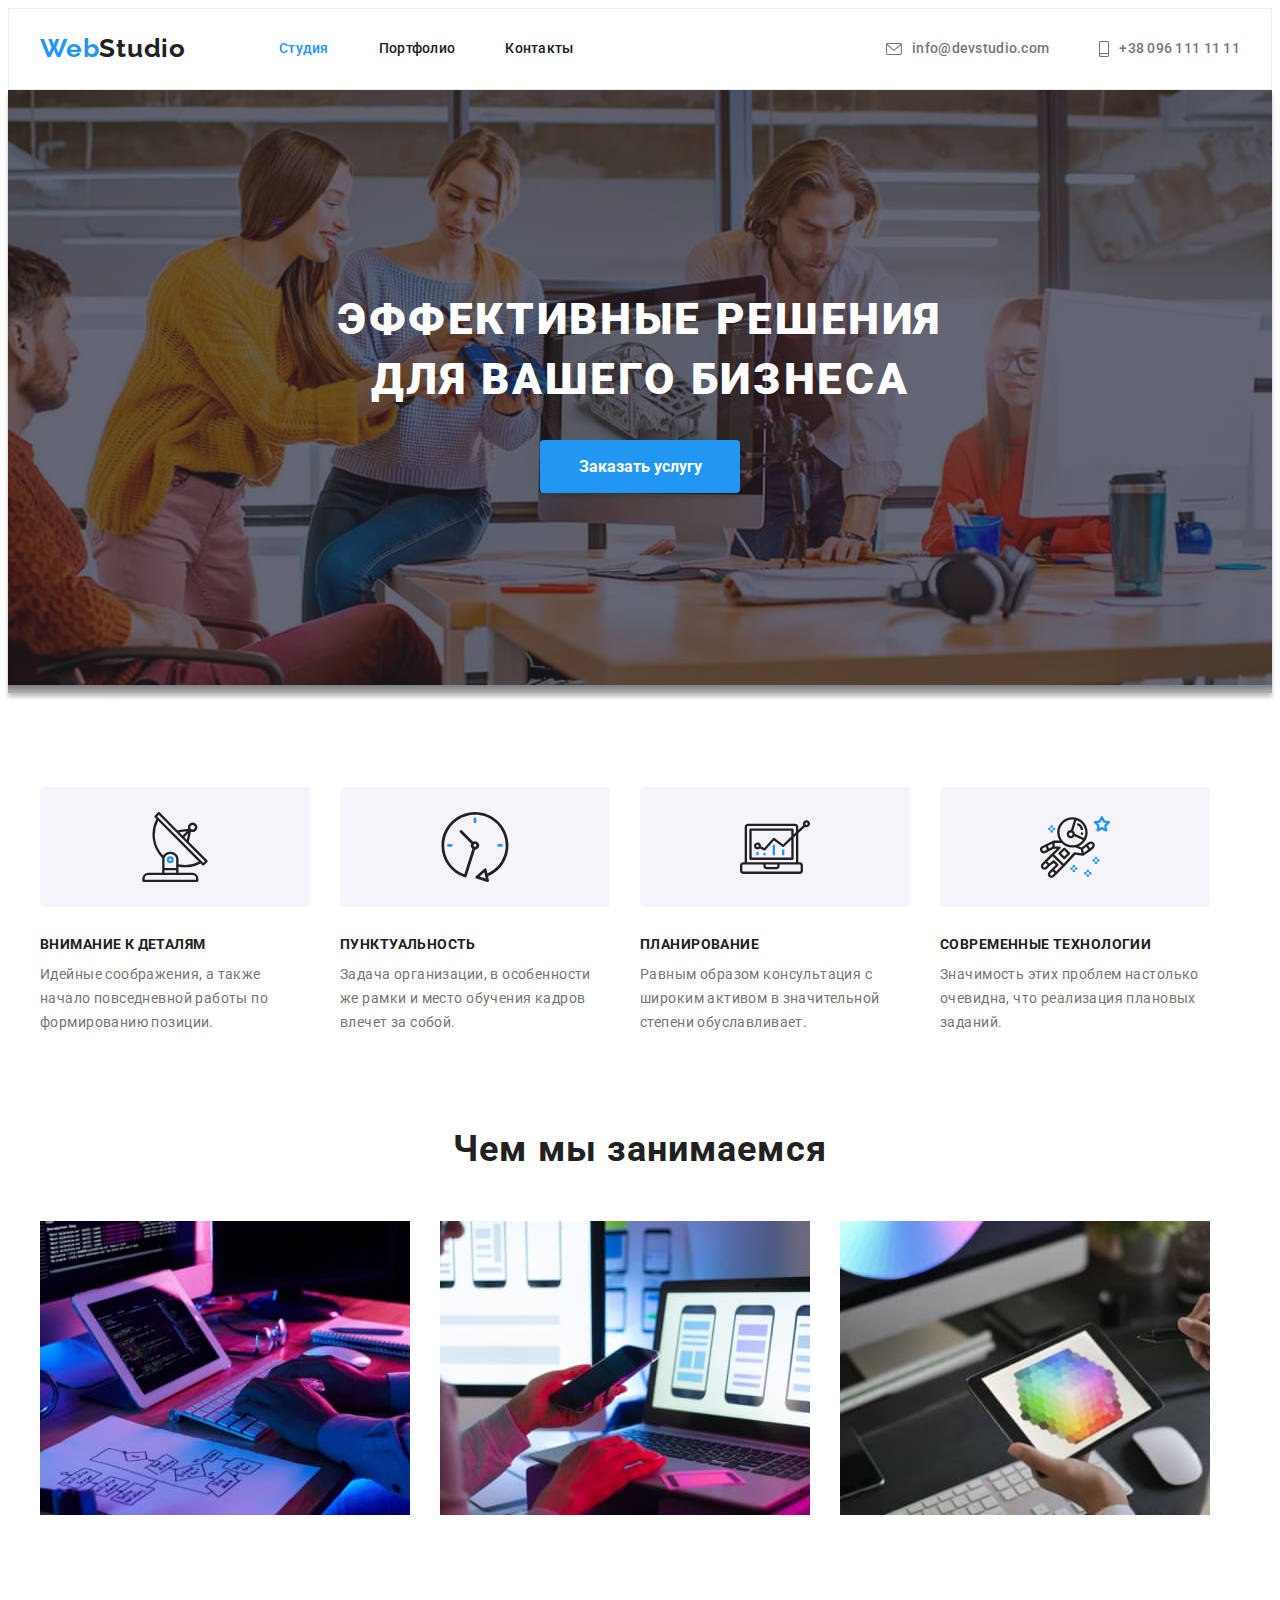
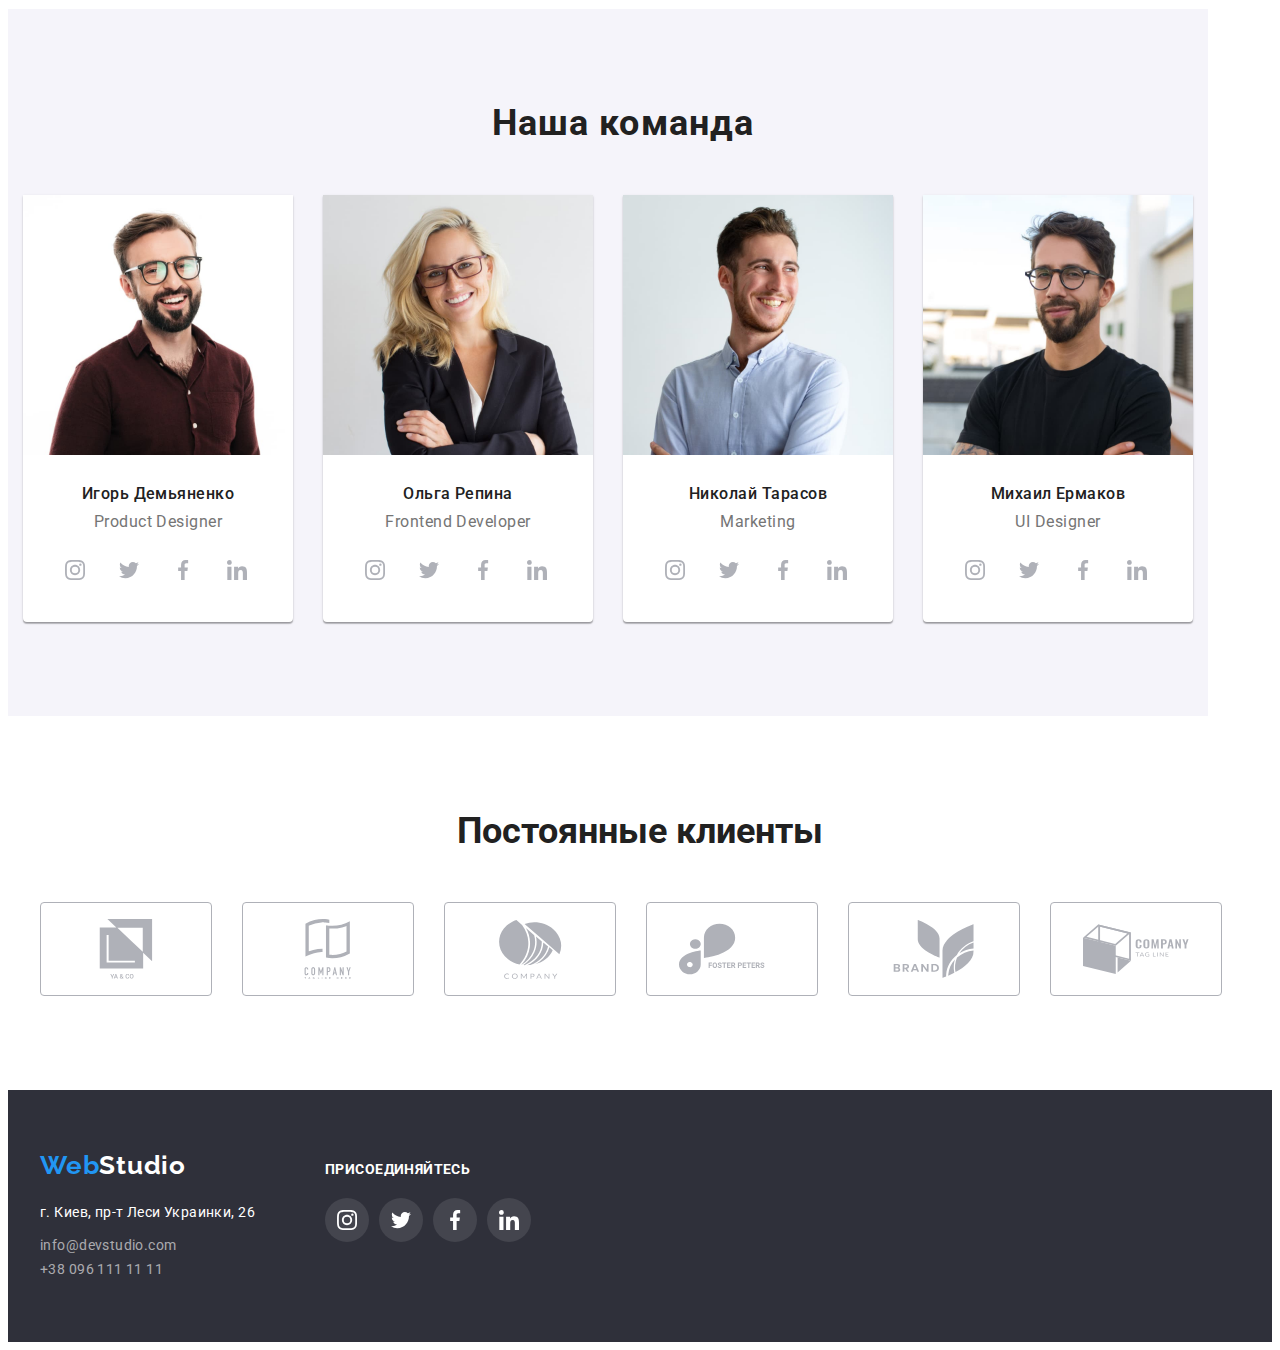
==== index.html @ c1c03d7e "добавила файлы сайта" ====
<!DOCTYPE html>
<html lang="ru">
  <head>
    <meta charset="UTF-8" />
    <meta http-equiv="X-UA-Compatible" content="IE=edge" />
    <meta name="viewport" content="width=device-width, initial-scale=1.0" />
    <link rel="preconnect" href="https://fonts.googleapis.com" />
    <link rel="preconnect" href="https://fonts.gstatic.com" crossorigin />
    <link
      href="https://fonts.googleapis.com/css2?family=Raleway:wght@700&family=Roboto:wght@400;500;700;900&display=swap"
      rel="stylesheet"
    />
    <title>Document</title>
    <link
      rel="stylesheet"
      href="https://cdnjs.cloudflare.com/ajax/libs/modern-normalize/1.1.0/modern-normalize.min.css"
      integrity="sha512-wpPYUAdjBVSE4KJnH1VR1HeZfpl1ub8YT/NKx4PuQ5NmX2tKuGu6U/JRp5y+Y8XG2tV+wKQpNHVUX03MfMFn9Q=="
      crossorigin="anonymous"
      referrerpolicy="no-referrer"
    />
    <link rel="stylesheet" href="./css/style.css" />
  </head>
  <body>
    <!--шапка сайта-->
    <header class="header">
      <div class="container header-nav">
        <nav class="nav">
          <!-- logo-->
          <a class="logo link" href="./index.html" lang="en"
            >Web<span class="logo-accent">Studio</span></a
          >
          <!--navigation-->
          <ul class="header-item">
            <li class="header-list">
              <a href="./index.html" class="list-nav link current">Студия</a>
            </li>
            <li class="header-list">
              <a href="./portfolio.html" class="list-nav link">Портфолио</a>
            </li>
            <li class="header-list">
              <a href="" class="list-nav link">Контакты</a>
            </li>
          </ul>
        </nav>

        <!--contacts-->
        <ul class="contacts-nav">
          <li class="header-list">
            <a href="mailto:info@devstudio.com" class="header-mail link">
              <svg class="icon mail" width="16" height="12">
                <use href="./img/icons.svg#icon-mail"></use>
              </svg>
              info@devstudio.com</a
            >
          </li>
          <li class="header-list">
            <a href="tel:+380961111111" class="header-tel link">
              <svg class="icon phone" width="10" height="16">
                <use href="./img/icons.svg#icon-phone"></use>
              </svg>
              +38 096 111 11 11</a
            >
          </li>
        </ul>
      </div>
    </header>
    <main>
      <!--hero blok-->
      <section class="hero-section centered">
        <div class="container flex">
          <h1 class="hero-title">Эффективные решения для вашего бизнеса</h1>
          <button type="button" class="hero-btn">Заказать услугу</button>
        </div>
      </section>
      <!--specifics section-->

      <section class="section after-hero centered">
        <div class="container">
          <!--скрытый заголовок-->
          <h2 class="visually-hidden">Особенности</h2>

          <ul class="position-list">
            <li class="item-position">
              <div class="features-thumb">
                <svg class="features-icon" width="70" height="70">
                  <use href="./img/icons.svg#icon-antenna"></use>
                </svg>
              </div>
              <h3 class="subject">Внимание к деталям</h3>
              <p class="text">
                Идейные соображения, а также начало повседневной работы по формированию позиции.
              </p>
            </li>
            <li class="item-position">
              <div class="features-thumb">
                <svg class="features-icon" width="70" height="70">
                  <use href="./img/icons.svg#icon-clock"></use>
                </svg>
              </div>
              <h3 class="subject">Пунктуальность</h3>
              <p class="text">
                Задача организации, в особенности же рамки и место обучения кадров влечет за собой.
              </p>
            </li>
            <li class="item-position">
              <div class="features-thumb">
                <svg class="features-icon" width="70" height="70">
                  <use href="./img/icons.svg#icon-diagram"></use>
                </svg>
              </div>
              <h3 class="subject">Планирование</h3>
              <p class="text">
                Равным образом консультация с широким активом в значительной степени обуславливает.
              </p>
            </li>
            <li class="item-position">
              <div class="features-thumb">
                <svg class="features-icon" width="70" height="70">
                  <use href="./img/icons.svg#icon-astronaut"></use>
                </svg>
              </div>
              <h3 class="subject">Современные технологии</h3>
              <p class="text">
                Значимость этих проблем настолько очевидна, что реализация плановых заданий.
              </p>
            </li>
          </ul>
        </div>
      </section>

      <!-- what we do section-->
      <section class="what-do centered">
        <div class="container">
          <h2 class="heading">Чем мы занимаемся</h2>
          <ul class="position-list">
            <li class="pictures">
              <img src="./img/box1.jpg" alt="человек печатает на клавиатуре" width="370" />
            </li>
            <li class="pictures">
              <img
                src="./img/box2.jpg"
                alt="человек держит в руках телефон на фоне открытого ноутбука"
                width="370"
              />
            </li>
            <li class="pictures">
              <img
                src="./img/box3.jpg"
                alt="человек выбирает стилусом на планшете палитру цветов"
                width="370"
              />
            </li>
          </ul>
        </div>
      </section>
      <!--our team-->
      <section class="section team">
        <div class="container centered">
          <h2 class="team-title">Наша команда</h2>
          <ul class="list team-card">
            <li class="photo-card">
              <img src="./img/designer.jpg" alt="фото сотрудника Игорь Демьяненко" width="270" />
              <div class="team-blok">
                <h3 class="name-title">Игорь Демьяненко</h3>
                <p lang="en" class="profession">Product Designer</p>
                <ul class="icon-list">
                  <li class="icon-link">
                    <a class="link-icon" href="">
                      <svg class="team-icon">
                        <use href="./img/icons.svg#icon-instagram"></use>
                      </svg>
                    </a>
                  </li>
                  <li class="icon-link">
                    <a class="link-icon" href="">
                      <svg class="team-icon">
                        <use href="./img/icons.svg#icon-twitter"></use>
                      </svg>
                    </a>
                  </li>
                  <li class="icon-link">
                    <a class="link-icon" href="">
                      <svg class="team-icon">
                        <use href="./img/icons.svg#icon-facebook"></use>
                      </svg>
                    </a>
                  </li>
                  <li class="icon-link">
                    <a class="link-icon" href="">
                      <svg class="team-icon">
                        <use href="./img/icons.svg#icon-linkedin"></use>
                      </svg>
                    </a>
                  </li>
                </ul>
              </div>
            </li>
            <li class="photo-card">
              <img src="./img/developer.jpg" alt="фото сотрудника Ольга Репина" width="270" />
              <div class="team-blok">
                <h3 class="name-title">Ольга Репина</h3>
                <p lang="en" class="profession">Frontend Developer</p>
                <ul class="icon-list">
                  <li class="icon-link">
                    <a class="link-icon" href="">
                      <svg class="team-icon">
                        <use href="./img/icons.svg#icon-instagram"></use>
                      </svg>
                    </a>
                  </li>
                  <li class="icon-link">
                    <a class="link-icon" href="">
                      <svg class="team-icon">
                        <use href="./img/icons.svg#icon-twitter"></use>
                      </svg>
                    </a>
                  </li>
                  <li class="icon-link">
                    <a class="link-icon" href="">
                      <svg class="team-icon">
                        <use href="./img/icons.svg#icon-facebook"></use>
                      </svg>
                    </a>
                  </li>
                  <li class="icon-link">
                    <a class="link-icon" href="">
                      <svg class="team-icon">
                        <use href="./img/icons.svg#icon-linkedin"></use>
                      </svg>
                    </a>
                  </li>
                </ul>
              </div>
            </li>
            <li class="photo-card">
              <div class="team-content"></div>
              <img src="./img/marketing.jpg" alt=" фото сотрудника Николай Тарасов" width="270" />
              <div class="team-blok">
                <h3 class="name-title">Николай Тарасов</h3>
                <p lang="en" class="profession">Marketing</p>
                <ul class="icon-list">
                  <li class="icon-link">
                    <a class="link-icon" href="">
                      <svg class="team-icon">
                        <use href="./img/icons.svg#icon-instagram"></use>
                      </svg>
                    </a>
                  </li>
                  <li class="icon-link">
                    <a class="link-icon" href="">
                      <svg class="team-icon">
                        <use href="./img/icons.svg#icon-twitter"></use>
                      </svg>
                    </a>
                  </li>
                  <li class="icon-link">
                    <a class="link-icon" href="">
                      <svg class="team-icon">
                        <use href="./img/icons.svg#icon-facebook"></use>
                      </svg>
                    </a>
                  </li>
                  <li class="icon-link">
                    <a class="link-icon" href="">
                      <svg class="team-icon">
                        <use href="./img/icons.svg#icon-linkedin"></use>
                      </svg>
                    </a>
                  </li>
                </ul>
              </div>
            </li>
            <li class="photo-card">
              <img src="./img/uldesigner.jpg" alt="фото сотрудника" width="270" />
              <div class="team-blok">
                <h3 class="name-title">Михаил Ермаков</h3>
                <p lang="en" class="profession">UI Designer</p>
                <ul class="icon-list">
                  <li class="icon-link">
                    <a class="link-icon" href="">
                      <svg class="team-icon">
                        <use href="./img/icons.svg#icon-instagram"></use>
                      </svg>
                    </a>
                  </li>
                  <li class="icon-link">
                    <a class="link-icon" href="">
                      <svg class="team-icon">
                        <use href="./img/icons.svg#icon-twitter"></use>
                      </svg>
                    </a>
                  </li>
                  <li class="icon-link">
                    <a class="link-icon" href="">
                      <svg class="team-icon">
                        <use href="./img/icons.svg#icon-facebook"></use>
                      </svg>
                    </a>
                  </li>
                  <li class="icon-link">
                    <a class="link-icon" href="">
                      <svg class="team-icon">
                        <use href="./img/icons.svg#icon-linkedin"></use>
                      </svg>
                    </a>
                  </li>
                </ul>
              </div>
            </li>
          </ul>
        </div>
      </section>
      <!--Clients-->
      <section class="clients">
        <div class="container">
          <h2 class="section-title">Постоянные клиенты</h2>
          <ul class="clients-list">
            <li class="clients-item">
              <a class="clients-link" href="">
                <svg class="clients-logo">
                  <use href="./img/icons.svg#icon-ya"></use>
                </svg>
              </a>
            </li>
            <li class="clients-item">
              <a class="clients-link" href="">
                <svg class="clients-logo">
                  <use href="./img/icons.svg#icon-taglinehere"></use>
                </svg>
              </a>
            </li>
            <li class="clients-item">
              <a class="clients-link" href="">
                <svg class="clients-logo">
                  <use href="./img/icons.svg#icon-company"></use>
                </svg>
              </a>
            </li>
            <li class="clients-item">
              <div class="clients-thumb">
                <a class="clients-link" href="">
                  <svg class="clients-logo">
                    <use href="./img/icons.svg#icon-foster"></use>
                  </svg>
                </a>
              </div>
            </li>
            <li class="clients-item">
              <a class="clients-link" href="">
                <svg class="clients-logo">
                  <use href="./img/icons.svg#icon-brand"></use>
                </svg>
              </a>
            </li>
            <li class="clients-item">
              <a class="clients-link" href="">
                <svg class="clients-logo">
                  <use href="./img/icons.svg#icon-tagline"></use>
                </svg>
              </a>
            </li>
          </ul>
        </div>
      </section>
    </main>
    <!--подвал-->
    <footer class="footer">
      <div class="container logo-text">
        <!--logo-->
        <div class="adress-container">
          <a class="logo link" href="./index.html" lang="en"
            >Web<span class="logo-footer">Studio</span></a
          >

          <!--ccontacts-->

          <address class="adress-item">
            <ul>
              <li class="adress">г. Киев, пр-т Леси Украинки, 26</li>
              <li class="mail">
                <a href="mailto:info@devstudio.com" class="link footer-mail">info@devstudio.com</a>
              </li>
              <li>
                <a href="tel:+380961111111" class="link footer-tel">+38 096 111 11 11</a>
              </li>
            </ul>
          </address>
        </div>
        <div class="join">
          <p class="join-title">Присоединяйтесь</p>
          <ul class="social">
            <li class="social-item">
              <a class="social-link" href="">
                <svg class="social-icon">
                  <use href="./img/icons.svg#icon-instagram"></use>
                </svg>
              </a>
            </li>
            <li class="social-item">
              <a class="social-link" href="">
                <svg class="social-icon">
                  <use href="./img/icons.svg#icon-twitter"></use>
                </svg>
              </a>
            </li>
            <li class="social-item">
              <a class="social-link" href="">
                <svg class="social-icon">
                  <use href="./img/icons.svg#icon-facebook"></use>
                </svg>
              </a>
            </li>
            <li class="social-item">
              <a class="social-link" href="">
                <svg class="social-icon">
                  <use href="./img/icons.svg#icon-linkedin"></use>
                </svg>
              </a>
            </li>
          </ul>
        </div>
      </div>
    </footer>
  </body>
</html>
---- css/style.css ----
:root {
  --main-color: #ffffff;
  --hero-color: #2f303a;
  --footer-color: #2f303a;
  --active-link-color: #2196f3;
  --first-btn-color: #2196f3;
  --second-btn-color: #f5f4fa;
  --title-color: #212121;
  --main-contente-color: #e5e5e5;
  --text-color: #757575;
}
body {
  font-family: Roboto, Raleway, sans-serif;
  color: #e5e5e5;
}
.list {
  padding: 0;
  margin: 0;
  list-style: none;
}
.link {
  text-decoration: none;
}
.visually-hidden {
  position: absolute;
  white-space: nowrap;
  width: 1px;
  height: 1px;
  overflow: hidden;
  border: 0;
  padding: 0;
  clip: rect(0 0 0 0);
  clip-path: inset(50%);
  margin: -1px;
}
ul {
  list-style-type: none;
  margin-top: 0;
  margin-bottom: 0;
  padding-left: 0;
}
.container {
  margin-left: auto;
  margin-right: auto;
  width: 1200px;
  padding-left: 15px;
  padding-right: 15px;
}
.centered {
  text-align: center;
}
.section {
  padding-top: 94px;
}
img {
  display: block;
  max-width: 100%;
  height: auto;
}
/*-------header styles-------*/
.logo {
  font-family: 'Raleway', sans-serif;
  font-style: normal;
  font-weight: 700;
  font-size: 26px;
  line-height: 1.19;
  letter-spacing: 0.03em;
  color: var(--active-link-color);
}
.header .logo {
  padding-top: 24px;
  padding-bottom: 25px;
}
.logo-accent {
  color: var(--title-color);
}

.header {
  background-color: var(--main-color);
  border: 1px solid #ececec;
}
.nav {
  display: flex;
  align-items: center;
}

.header-nav {
  display: flex;
  align-items: center;
}

.header-item {
  display: flex;
  margin-bottom: 0;
  padding: 0;
  margin-left: 93px;
}
.header-list .link {
  display: flex;
  padding-top: 32px;
  padding-bottom: 32px;
}
.header-list:not(:last-child) {
  margin-right: 50px;
}

.list-nav {
  font-weight: 500;
  font-size: 14px;
  line-height: 1.14;
  letter-spacing: 0.02em;
  color: var(--title-color);
}
.list-nav:hover,
.list-nav:focus {
  color: var(--active-link-color);
}

.current {
  color: var(--active-link-color);
}

.contacts-nav {
  display: flex;
  margin-left: auto;
}
.header-list {
  align-items: center;
}

.icon {
  margin-bottom: 0;
  margin-right: 10px;
  fill: currentColor;
  align-self: center;
}

.header-tel,
.header-mail {
  font-weight: 500;
  font-size: 14px;
  line-height: 1.14;
  letter-spacing: 0.02em;
  color: var(--text-color);
}

.header-tel:hover,
.header-tel:focus {
  color: var(--active-link-color);
}

.header-mail:hover,
.header-mail:focus {
  color: var(--active-link-color);
}

/*----hero styles-------*/
.hero-section {
  text-align: center;
  background-color: #c4c4c4;
  background-image: linear-gradient(to right, rgba(47, 48, 58, 0.4), rgba(47, 48, 58, 0.4)),
    url(../img/working.jpg);
  background-size: cover;
  background-position: center;
  background-repeat: no-repeat;
  margin-left: auto;
  margin-right: auto;
  max-width: 1600px;
  padding: 200px 0;
  box-shadow: 0px 4px 4px rgba(0, 0, 0, 0.25);
}
.container.flex {
  width: 696px;
}
.hero-title {
  margin-top: 0;
  margin-bottom: 30px;
  width: 696px;
  font-weight: 900;
  font-size: 44px;
  line-height: 1.36;
  letter-spacing: 0.06em;
  text-transform: uppercase;
  color: var(--main-color);
}
.hero-btn {
  font-family: inherit;
  font-weight: 700;
  font-size: 16px;
  line-height: 1.85;
  color: var(--main-color);
  cursor: pointer;
  background: var(--first-btn-color);
  border-color: transparent;
  box-shadow: 0px 4px 4px rgba(0, 0, 0, 0.15);
  border-radius: 4px;
  padding: 10px 32px;
  min-width: 200px;
}

.hero-btn:hover,
.hero-btn:focus {
  background: #188ce8;
  box-shadow: 0px 4px 4px rgba(0, 0, 0, 0.15);
  border-radius: 4px;
}

/*---------specifics section--------*/

.hidden {
  visibility: hidden;
  margin-top: 0;
}

.after-hero {
  padding-top: 94px;
  padding-bottom: 94px;
}

.position-list {
  margin-bottom: 0;
  display: flex;
}

.item-position {
  text-align: left;
  width: 270px;
  margin-right: 30px;
}
.item-position:nth-child(4n) {
  margin-right: 0;
}
.features-thumb {
  display: flex;
  height: 120px;
  margin-bottom: 30px;
  background-color: var(--second-btn-color);
  border-radius: 4px;
  justify-content: center;
  align-items: center;
}

.subject {
  margin-top: 0;
  margin-bottom: 10px;
  font-weight: 700;
  font-size: 14px;
  line-height: 1.14;
  letter-spacing: 0.03em;
  text-transform: uppercase;
  color: var(--title-color);
}
.text {
  font-size: 14px;
  line-height: 1.71;
  letter-spacing: 0.03em;
  color: var(--text-color);

  margin: 0;
}
/*------what we do section------*/
.what-do {
  padding-bottom: 94px;
}
.heading {
  margin-top: 0;
  margin-bottom: 50px;
  font-weight: 700;
  font-size: 36px;
  line-height: 1.16;
  text-align: center;
  letter-spacing: 0.03em;
  color: var(--title-color);
}
.pictures {
  margin-right: 30px;
}
.pictures:nth-child(3n) {
  margin-right: 0;
}
/*----------our team section--------*/
.team {
  background-color: var(--second-btn-color);
  padding-top: 94px;
  padding-bottom: 94px;
  width: 1200px;
}

.team-card {
  display: flex;
}
.photo-card {
  margin-right: 30px;
  background-color: var(--main-color);
  box-shadow: 0px 1px 3px rgba(0, 0, 0, 0.12), 0px 1px 1px rgba(0, 0, 0, 0.14),
    0px 2px 1px rgba(0, 0, 0, 0.2);
  border-radius: 0px 0px 4px 4px;
}

.photo-card:nth-child(4n) {
  margin-right: 0;
}

.team-title {
  margin-top: 0;
  margin-bottom: 50px;
  font-weight: 700;
  font-size: 36px;
  line-height: 1.16;
  text-align: center;
  letter-spacing: 0.03em;
  color: var(--title-color);
}
.team-blok {
  padding: 30px;
}
.name-title {
  font-weight: 500;
  font-size: 16px;
  line-height: 1.18;
  text-align: center;
  letter-spacing: 0.03em;
  color: var(--title-color);
  margin: 0;
  margin-bottom: 10px;
}
.profession {
  font-size: 16px;
  line-height: 1.18;
  text-align: center;
  letter-spacing: 0.03em;
  color: var(--text-color);
  margin: 0;
  margin-bottom: 16px;
}
.icon-list {
  display: flex;
}
.icon-list .icon-link + .icon-link {
  margin-left: 10px;
}

.link-icon {
  display: flex;
  justify-content: center;
  align-items: center;
  width: 44px;
  height: 44px;
  background-color: var(--white-color);
  border-radius: 50%;
  transition: background-color 250ms cubic-bezier(0.4, 0, 0.2, 1),
    color 250ms cubic-bezier(0.4, 0, 0.2, 1);
}

.link-icon:hover {
  background-color: var(--active-link-color);
}
.link-icon:focus {
  background-color: var(--active-link-color);
}
.team-icon {
  width: 20px;
  height: 20px;
  fill: #afb1b8;
}
.icon-list .link-icon:hover .team-icon {
  fill: var(--main-color);
}
.icon-list .link-icon:focus .team-icon {
  fill: var(--main-color);
}

/*-----clients section----------*/
.section-title {
  color: var(--title-color);
  margin-top: 0;
  margin-bottom: 50px;
  font-weight: 700;
  font-size: 36px;
  line-height: 1.17;
  text-align: center;
}

.clients {
  padding-top: 94px;
  padding-bottom: 94px;
}
.clients-list {
  display: flex;
}
.clients-link {
  display: flex;
  outline: transparent;
  justify-content: center;
  align-items: center;
  width: 170px;
  height: 92px;
  border: 1px solid #afb1b8;
  border-radius: 4px;
  transition: color 250ms cubic-bezier(0.4, 0, 0.2, 1);
}

.clients-link:hover {
  border: 1px solid var(--active-link-color);
}
.clients-link:focus {
  border: 1px solid var(--active-link-color);
  border-radius: 4px;
}

.clients-item:not(:last-child) {
  margin-right: 30px;
}
.clients-logo {
  width: 106px;
  height: 60px;
  fill: #afb1b8;
}
.clients-list .clients-link:hover .clients-logo {
  fill: var(--active-link-color);
}

.clients-list .clients-link:focus .clients-logo {
  fill: var(--active-link-color);
}

/*portfolio*/

.portfolio {
  padding-bottom: 94px;
}

/*-------portfolio-btn-------*/
.btn-portfolio {
  font-family: inherit;
  font-weight: 500;
  font-size: 16px;
  line-height: 1.62;
  text-align: center;
  border-color: transparent;
  letter-spacing: 0.03em;
  color: var(--title-color);
  background-color: var(--second-btn-color);
  cursor: pointer;
  border-radius: 4px;
  padding: 6px 22px;
  display: inline-block;
}
.btn-portfolio:hover,
.btn-portfolio:focus {
  color: var(--main-color);
  background-color: var(--first-btn-color);
  box-shadow: 0px 3px 1px rgba(0, 0, 0, 0.1), 0px 1px 2px rgba(0, 0, 0, 0.08),
    0px 2px 2px rgba(0, 0, 0, 0.12);
  border-radius: 4px;
}

.btn-list {
  justify-content: center;
  display: flex;
  margin-bottom: 50px;
  padding: 0;
}

.item-btn {
  margin-right: 8px;
}
.item-btn:nth-child(5n) {
  margin-right: 0;
}

.btn-list .current {
  background: #2196f3;
  color: var(--main-color);
  box-shadow: 0px 3px 1px rgba(0, 0, 0, 0.1), 0px 1px 2px rgba(0, 0, 0, 0.08),
    0px 2px 2px rgba(0, 0, 0, 0.12);
  border-radius: 4px;
}
.portfolio-link {
  display: block;
  text-decoration: none;
}
.portfolio-cards {
  display: flex;
  flex-wrap: wrap;
  background-color: var(--main-color);
}
.item-portfolio {
 
  text-align: left;
  width: 370px;
  margin-right: 30px;
  margin-bottom: 30px;
  cursor: pointer;
}
.portfolio-link:hover {
  box-shadow: 0px 1px 1px rgba(0, 0, 0, 0.12), 0px 4px 4px rgba(0, 0, 0, 0.06),
    1px 4px 6px rgba(0, 0, 0, 0.16);
}
.portfolio-link:focus {
  box-shadow: 0px 1px 1px rgba(0, 0, 0, 0.12), 0px 4px 4px rgba(0, 0, 0, 0.06),
    1px 4px 6px rgba(0, 0, 0, 0.16);
}
.portfolio-link:hover .portfolio-actions {
  opacity: 1;
}

.item-portfolio:nth-last-child(-n + 3) {
  margin-bottom: 0;
}

.item-portfolio:nth-child(3n) {
  margin-right: 0;
}

.meta-blok {
  padding: 20px 24px;
  border-right: 1px solid #eeeeee;
  border-bottom: 1px solid #eeeeee;
  border-left: 1px solid #eeeeee;
}

.cards-item {
  font-weight: 700;
  font-size: 18px;
  line-height: 2;
  letter-spacing: 0.06em;
  color: var(--title-color);
  margin: 0;
}

.cards-text {
  font-size: 16px;
  line-height: 1.88;
  letter-spacing: 0.03em;
  color: var(--text-color);
  margin: 0;
}

/*--------footer----------*/
.footer {
  display: flex;
  background-color: var(--footer-color);
  padding-top: 60px;
  padding-bottom: 60px;
}
.adress-container {
  margin-right: 70px;
}
.adress-item {
  font-style: normal;
  margin-top: 20px;
}

.logo-footer {
  color: var(--main-color);
}
.adress {
  font-size: 14px;
  line-height: 1.71;
  letter-spacing: 0.03em;
  color: var(--main-color);
  margin-bottom: 9px;
}
.footer-mail {
  font-size: 14px;
  line-height: 1.71;
  letter-spacing: 0.03em;
  color: rgba(255, 255, 255, 0.6);
}
.mail-adress {
  margin-bottom: 9px;
}

.footer-tel {
  font-size: 14px;
  line-height: 1.71;
  letter-spacing: 0.03em;
  color: rgba(255, 255, 255, 0.6);
}
.footer-tel:hover,
.footer-tel:focus {
  color: var(--active-link-color);
}
.footer-mail:hover,
.footer-mail:focus {
  color: var(--active-link-color);
}
.logo-text {
  display: flex;
  align-items: baseline;
}

/*--------join-footer---------*/

.join-title {
  margin-top: 0;
  margin-bottom: 20px;
  font-weight: 700;
  font-size: 14px;
  line-height: 1.14;
  letter-spacing: 0.03em;
  text-transform: uppercase;
  color: var(--main-color);
}
.footer-blocks {
  align-items: baseline;
}
.social {
  display: flex;
}
.social .social-item + .social-item {
  margin-left: 10px;
}
.social-link {
  display: flex;
  justify-content: center;
  align-items: center;
  width: 44px;
  height: 44px;
  background-color: rgba(255, 255, 255, 0.1);
  border-radius: 50%;
  transition: background-color 250ms cubic-bezier(0.4, 0, 0.2, 1),
    color 250ms cubic-bezier(0.4, 0, 0.2, 1);
}

.social-link:hover {
  background-color: var(--active-link-color);
}
.social-link:focus {
  background-color: var(--active-link-color);
}
.social-icon {
  width: 20px;
  height: 20px;
  fill: var(--main-color);
}
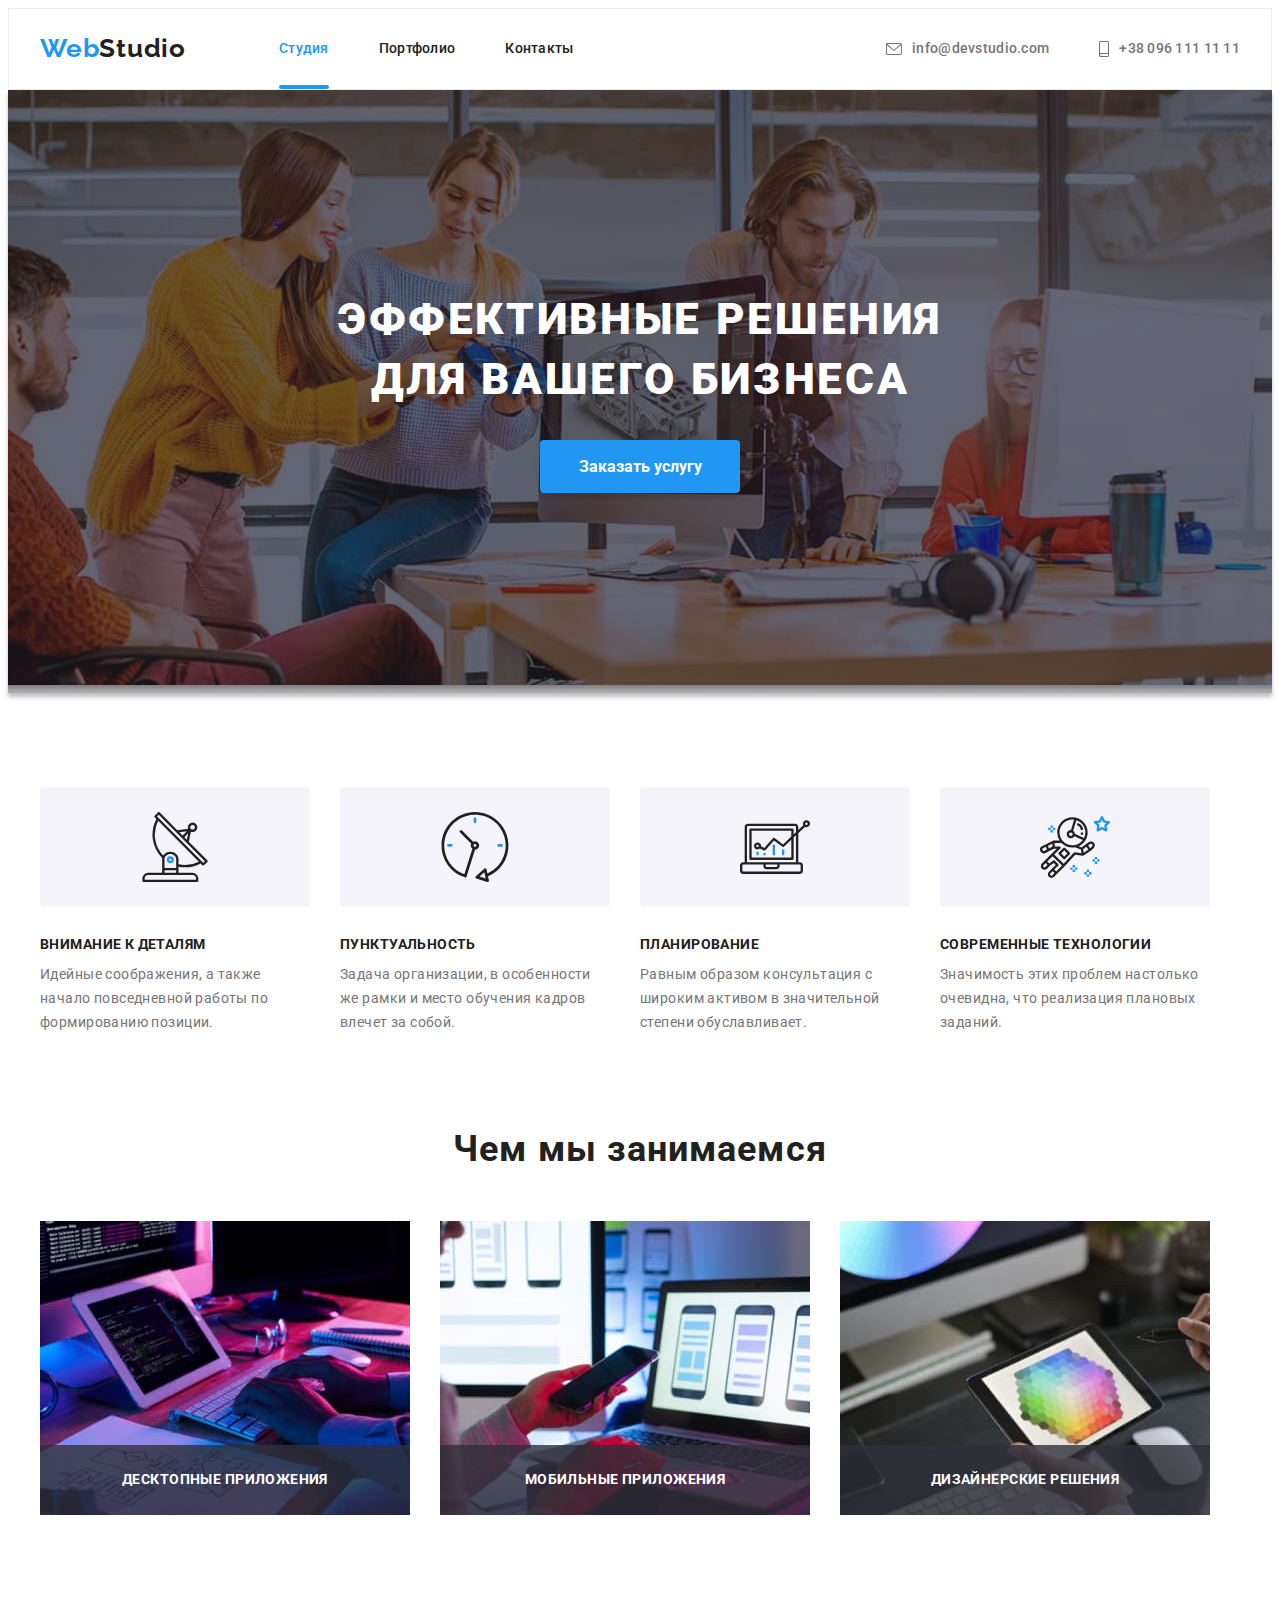
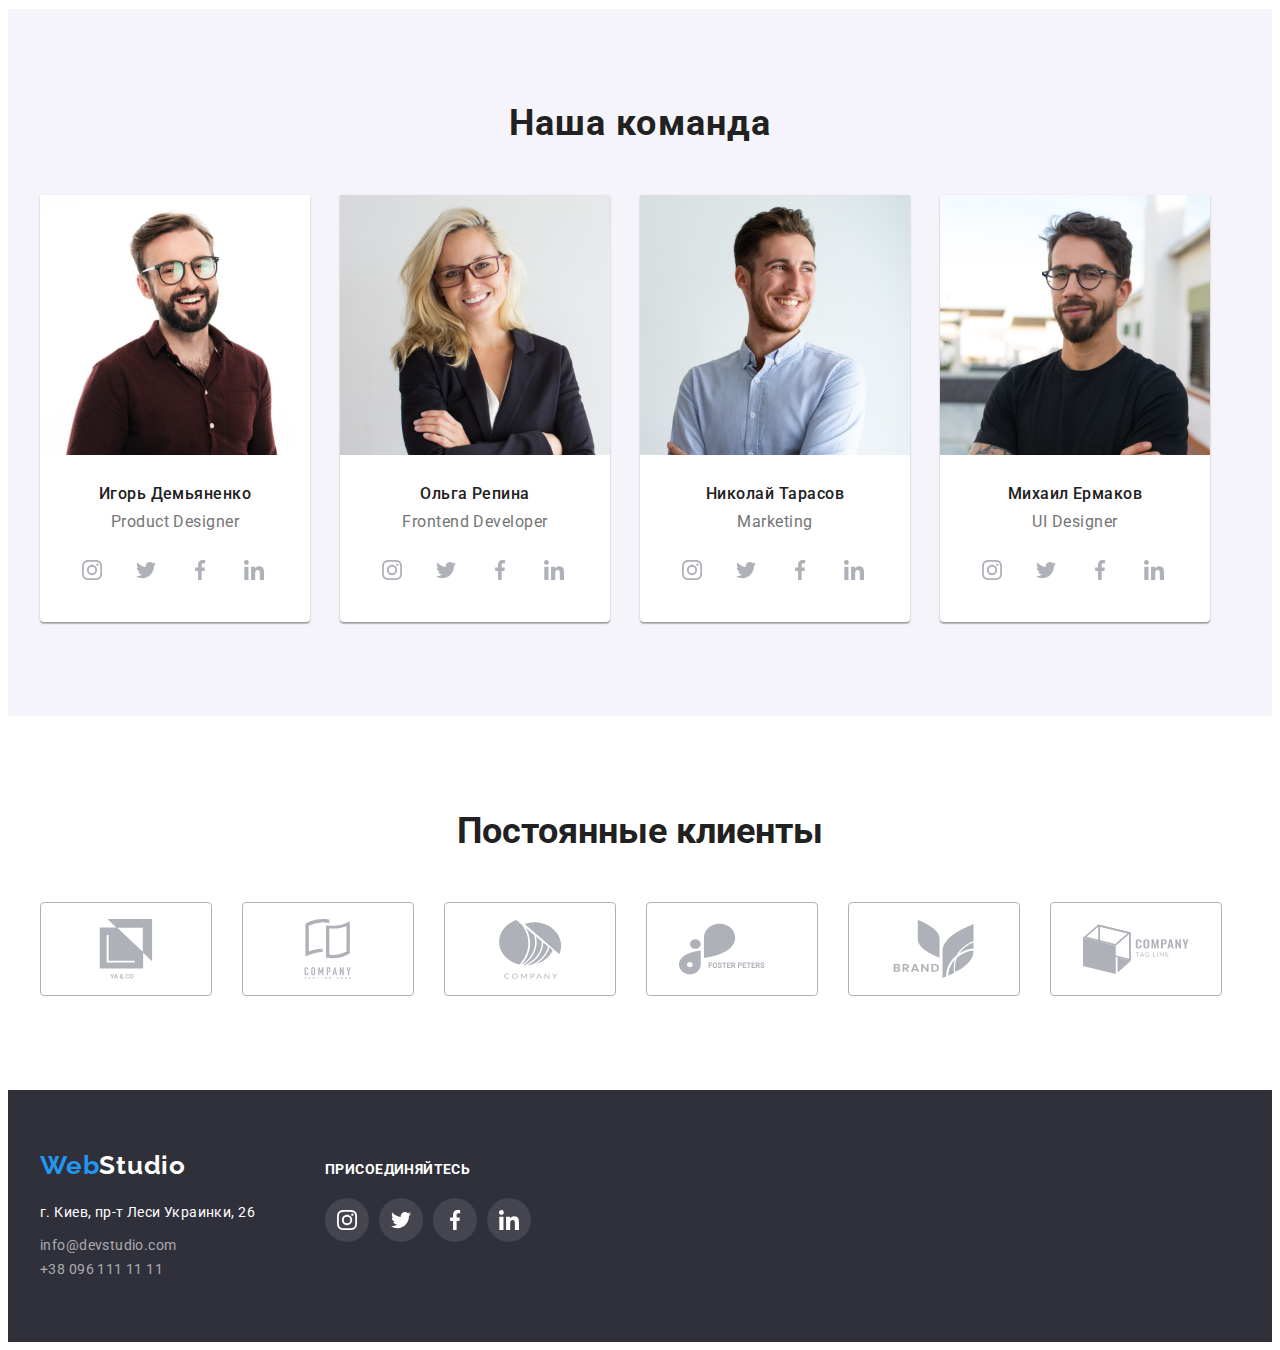
==== commit a7b283e2: "добавила анимацию и модальное окно" ====
--- a/index.html
+++ b/index.html
@@ -69,7 +69,7 @@
       <section class="hero-section centered">
         <div class="container flex">
           <h1 class="hero-title">Эффективные решения для вашего бизнеса</h1>
-          <button type="button" class="hero-btn">Заказать услугу</button>
+          <button type="button" class="hero-btn" data-modal-open>Заказать услугу</button>
         </div>
       </section>
       <!--specifics section-->
@@ -134,21 +134,31 @@
           <h2 class="heading">Чем мы занимаемся</h2>
           <ul class="position-list">
             <li class="pictures">
-              <img src="./img/box1.jpg" alt="человек печатает на клавиатуре" width="370" />
+              <div class="pictures-text">
+                <img src="./img/box1.jpg" alt="человек печатает на клавиатуре" width="370" />
+                <p class="pictures-name">Десктопные приложения</p>
+              </div>
             </li>
             <li class="pictures">
-              <img
-                src="./img/box2.jpg"
-                alt="человек держит в руках телефон на фоне открытого ноутбука"
-                width="370"
-              />
-            </li>
+              <div class="pictures-text">
+                <img
+                  src="./img/box2.jpg"
+                  alt="человек держит в руках телефон на фоне открытого ноутбука"
+                  width="370"
+                />
+                <p class="pictures-name">Мобильные приложения</p>
+              </div>
+            </li>
+
             <li class="pictures">
-              <img
-                src="./img/box3.jpg"
-                alt="человек выбирает стилусом на планшете палитру цветов"
-                width="370"
-              />
+              <div class="pictures-text">
+                <img
+                  src="./img/box3.jpg"
+                  alt="человек выбирает стилусом на планшете палитру цветов"
+                  width="370"
+                />
+                <p class="pictures-name">Дизайнерские решения</p>
+              </div>
             </li>
           </ul>
         </div>
@@ -421,5 +431,15 @@
         </div>
       </div>
     </footer>
+    <div class="backdrop is-hidden" data-modal>
+      <div class="modal">
+        <button type="button" class="btn-modal" data-modal-close>
+          <svg data-modal-close class="close-icon" widt="18" height="18">
+            <use href="./img/symbol-close.svg#icon-Vector-close"></use>
+          </svg>
+        </button>
+      </div>
+    </div>
+    <script src="./js/modal.js"></script>
   </body>
 </html>
--- a/css/style.css
+++ b/css/style.css
@@ -88,7 +88,7 @@
   display: flex;
   align-items: center;
 }
-
+/*----header-menu-----*/
 .header-item {
   display: flex;
   margin-bottom: 0;
@@ -105,21 +105,35 @@
 }
 
 .list-nav {
+  position: relative;
   font-weight: 500;
   font-size: 14px;
   line-height: 1.14;
   letter-spacing: 0.02em;
   color: var(--title-color);
+
+  transition: color 250ms cubic-bezier(0.4, 0, 0.2, 1);
 }
 .list-nav:hover,
 .list-nav:focus {
   color: var(--active-link-color);
 }
 
+.list-nav.current::after {
+  content: '';
+  width: 100%;
+  height: 4px;
+  background: var(--active-link-color);
+  border-radius: 2px;
+  position: absolute;
+  bottom: 0;
+}
+
 .current {
   color: var(--active-link-color);
 }
 
+/*--header contacts---*/
 .contacts-nav {
   display: flex;
   margin-left: auto;
@@ -142,6 +156,8 @@
   line-height: 1.14;
   letter-spacing: 0.02em;
   color: var(--text-color);
+
+  transition: color 250ms cubic-bezier(0.4, 0, 0.2, 1);
 }
 
 .header-tel:hover,
@@ -190,17 +206,20 @@
   line-height: 1.85;
   color: var(--main-color);
   cursor: pointer;
-  background: var(--first-btn-color);
+  background-color: var(--first-btn-color);
   border-color: transparent;
   box-shadow: 0px 4px 4px rgba(0, 0, 0, 0.15);
   border-radius: 4px;
   padding: 10px 32px;
   min-width: 200px;
+
+  transition: background-color 250ms cubic-bezier(0.4, 0, 0.2, 1),
+    box-shadow 250ms cubic-bezier(0.4, 0, 0.2, 1);
 }
 
 .hero-btn:hover,
 .hero-btn:focus {
-  background: #188ce8;
+  background-color: #188ce8;
   box-shadow: 0px 4px 4px rgba(0, 0, 0, 0.15);
   border-radius: 4px;
 }
@@ -277,13 +296,38 @@
 }
 .pictures:nth-child(3n) {
   margin-right: 0;
+}
+.pictures-text {
+  position: relative;
+}
+
+.pictures-name {
+  font-weight: 700;
+  font-size: 14px;
+  line-height: 1.14;
+  text-align: center;
+  letter-spacing: 0.03em;
+  text-transform: uppercase;
+
+  color: var(--main-color);
+  background-color: rgba(47, 48, 58, 0.8);
+
+  margin: 0;
+  position: absolute;
+  display: flex;
+  align-items: center;
+  justify-content: center;
+  left: 0;
+  bottom: 0;
+  width: 100%;
+  min-height: 70px;
 }
 /*----------our team section--------*/
 .team {
   background-color: var(--second-btn-color);
   padding-top: 94px;
   padding-bottom: 94px;
-  width: 1200px;
+  min-width: 1200px;
 }
 
 .team-card {
@@ -348,6 +392,7 @@
   height: 44px;
   background-color: var(--white-color);
   border-radius: 50%;
+
   transition: background-color 250ms cubic-bezier(0.4, 0, 0.2, 1),
     color 250ms cubic-bezier(0.4, 0, 0.2, 1);
 }
@@ -397,11 +442,11 @@
   height: 92px;
   border: 1px solid #afb1b8;
   border-radius: 4px;
-  transition: color 250ms cubic-bezier(0.4, 0, 0.2, 1);
 }
 
 .clients-link:hover {
   border: 1px solid var(--active-link-color);
+  border-radius: 4px;
 }
 .clients-link:focus {
   border: 1px solid var(--active-link-color);
@@ -415,6 +460,8 @@
   width: 106px;
   height: 60px;
   fill: #afb1b8;
+
+  transition: color 250ms cubic-bezier(0.4, 0, 0.2, 1);
 }
 .clients-list .clients-link:hover .clients-logo {
   fill: var(--active-link-color);
@@ -445,6 +492,10 @@
   border-radius: 4px;
   padding: 6px 22px;
   display: inline-block;
+
+  transition: color 250ms cubic-bezier(0.4, 0, 0.2, 1),
+    background-color 250ms cubic-bezier(0.4, 0, 0.2, 1),
+    box-shadow 250ms cubic-bezier(0.4, 0, 0.2, 1);
 }
 .btn-portfolio:hover,
 .btn-portfolio:focus {
@@ -479,6 +530,8 @@
 .portfolio-link {
   display: block;
   text-decoration: none;
+  box-shadow: none;
+  transition: box-shadow 250ms cubic-bezier(0.4, 0, 0.2, 1);
 }
 .portfolio-cards {
   display: flex;
@@ -486,13 +539,13 @@
   background-color: var(--main-color);
 }
 .item-portfolio {
- 
   text-align: left;
   width: 370px;
   margin-right: 30px;
   margin-bottom: 30px;
   cursor: pointer;
 }
+
 .portfolio-link:hover {
   box-shadow: 0px 1px 1px rgba(0, 0, 0, 0.12), 0px 4px 4px rgba(0, 0, 0, 0.06),
     1px 4px 6px rgba(0, 0, 0, 0.16);
@@ -536,6 +589,49 @@
   color: var(--text-color);
   margin: 0;
 }
+.portfolio-thumb {
+  position: relative;
+  overflow: hidden;
+}
+
+.portfolio-thumb::before {
+  display: inline-block;
+  position: absolute;
+  content: '';
+  width: 100%;
+  height: 100%;
+
+  opacity: 0;
+}
+
+.portfolio-link:hover .portfolio-thumb::before {
+  opacity: 1;
+}
+
+.portfolio-actions {
+  position: absolute;
+  top: 0;
+  left: 0;
+  overflow: auto;
+
+  width: 100%;
+  height: 100%;
+  padding: 63px 24px;
+  margin: 0;
+  opacity: 0;
+
+  font-size: 18px;
+  line-height: 1.55;
+  letter-spacing: 0.03em;
+  color: var(--main-color);
+
+  background-color: rgba(33, 150, 243, 0.9);
+  transform: translateY(100%);
+  transition: transform 250ms cubic-bezier(0.4, 0, 0.2, 1);
+}
+.item-portfolio:hover .portfolio-actions {
+  transform: translateY(0);
+}
 
 /*--------footer----------*/
 .footer {
@@ -567,6 +663,8 @@
   line-height: 1.71;
   letter-spacing: 0.03em;
   color: rgba(255, 255, 255, 0.6);
+
+  transition: color 250ms cubic-bezier(0.4, 0, 0.2, 1);
 }
 .mail-adress {
   margin-bottom: 9px;
@@ -577,6 +675,8 @@
   line-height: 1.71;
   letter-spacing: 0.03em;
   color: rgba(255, 255, 255, 0.6);
+
+  transition: color 250ms cubic-bezier(0.4, 0, 0.2, 1);
 }
 .footer-tel:hover,
 .footer-tel:focus {
@@ -635,3 +735,60 @@
   height: 20px;
   fill: var(--main-color);
 }
+/*--------modal window----------*/
+.backdrop {
+  position: fixed;
+  top: 0;
+  left: 0;
+  width: 100%;
+  height: 100%;
+
+  background: rgba(0, 0, 0, 0.2);
+
+  opacity: 1;
+  transition: opacity 250ms cubic-bezier(0.4, 0, 0.2, 1);
+}
+
+.backdrop.is-hidden {
+  opacity: 0;
+  pointer-events: none;
+  visibility: hidden;
+}
+
+.backdrop.is-hidden .modal {
+  transform: translate(-50%, -50%) scale(0.9);
+}
+.modal {
+  position: absolute;
+  top: 50%;
+  left: 50%;
+
+  min-width: 528px;
+  min-height: 581px;
+
+  background: var(--main-color);
+  box-shadow: 0px 1px 3px rgba(0, 0, 0, 0.12), 0px 1px 1px rgba(0, 0, 0, 0.14),
+    0px 2px 1px rgba(0, 0, 0, 0.2);
+  border-radius: 4px;
+
+  transform: translate(-50%, -50%) scale(0.9);
+  transition: transform 250ms cubic-bezier(0.4, 0, 0.2, 1);
+}
+
+.close-icon {
+  fill: var(--title-color);
+}
+.btn-modal {
+  display: flex;
+  justify-content: center;
+  align-items: center;
+  height: 30px;
+  width: 30px;
+  border-radius: 50%;
+  position: absolute;
+  top: 8px;
+  right: 8px;
+  background: var(--primary-white-color);
+  border: 1px solid rgba(0, 0, 0, 0.1);
+  cursor: pointer;
+}
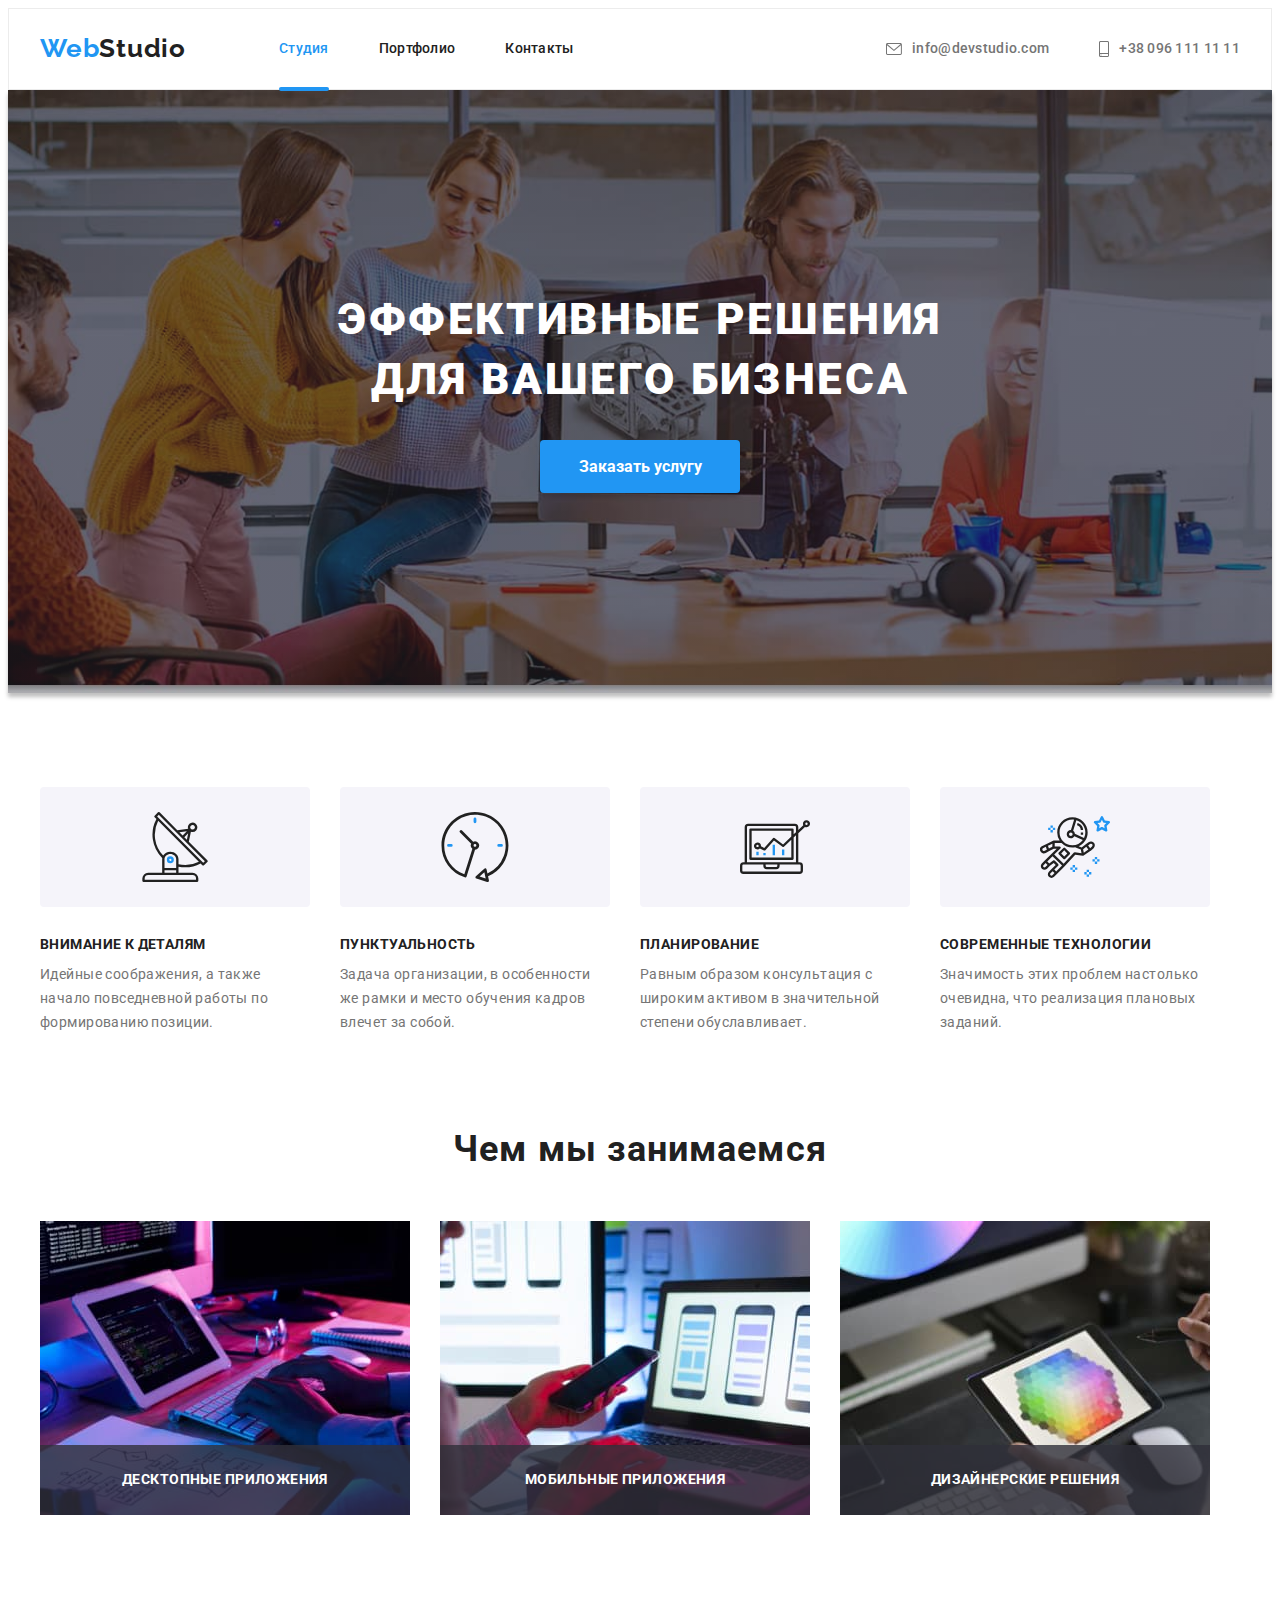
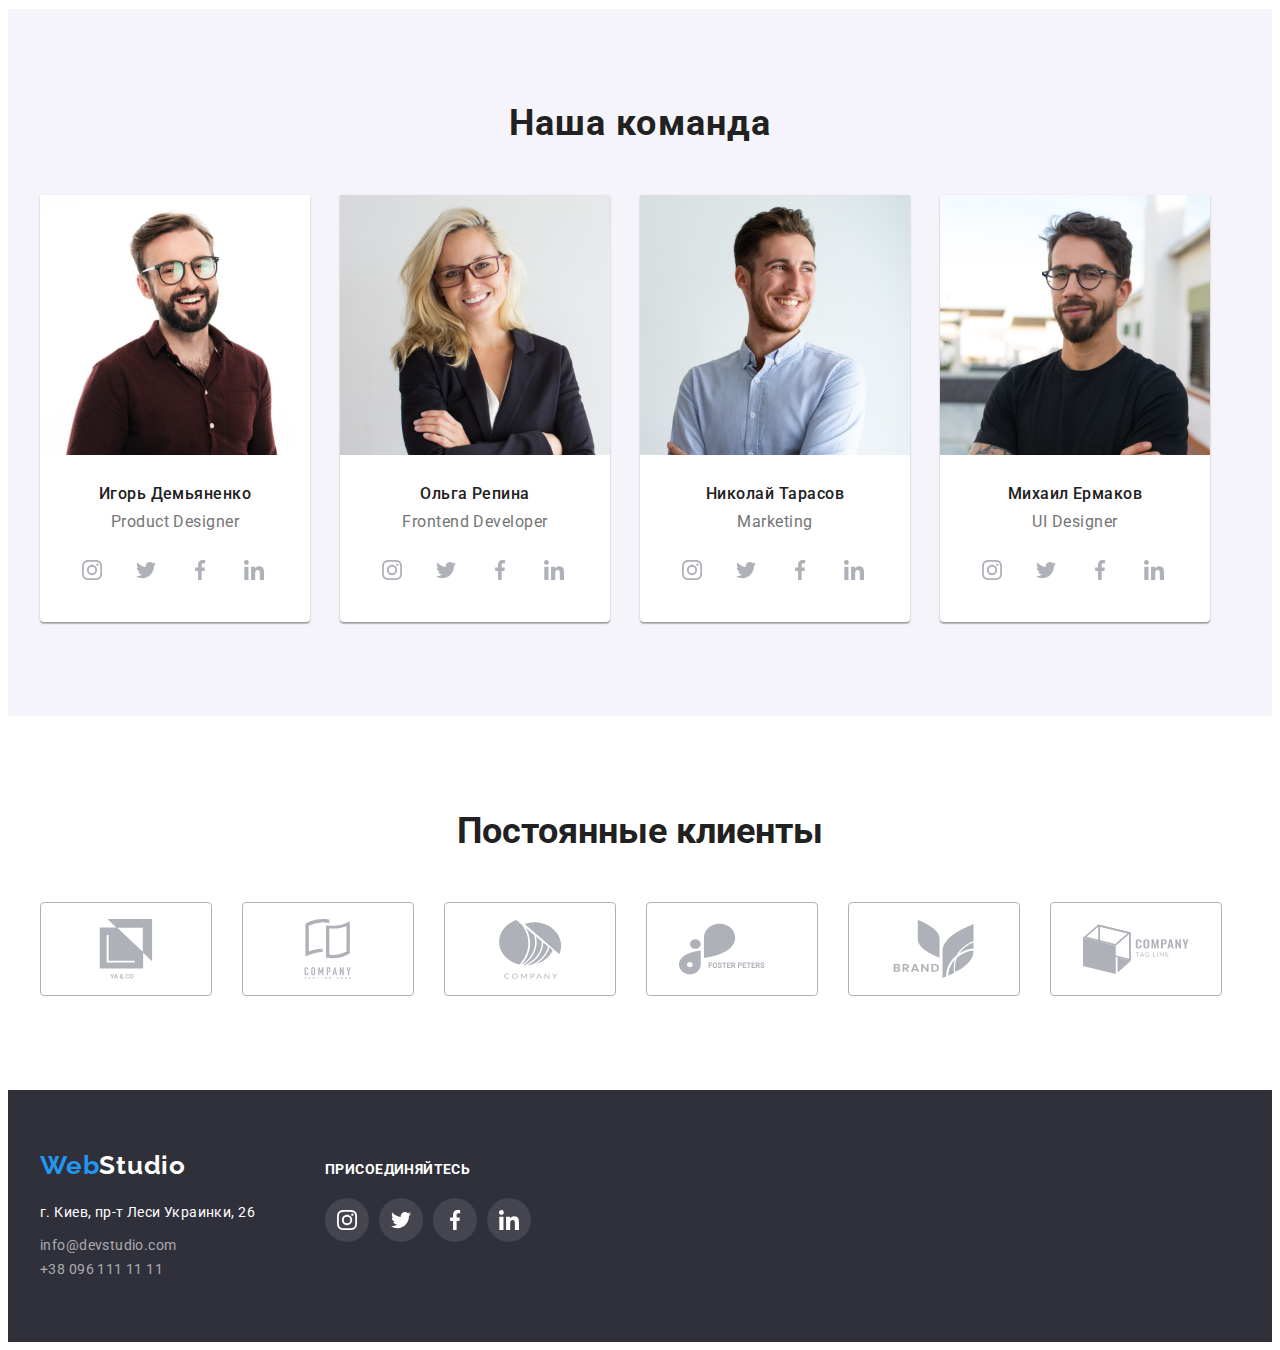
==== commit 466fa57c: "доработала анимацию" ====
--- a/index.html
+++ b/index.html
@@ -434,7 +434,7 @@
     <div class="backdrop is-hidden" data-modal>
       <div class="modal">
         <button type="button" class="btn-modal" data-modal-close>
-          <svg data-modal-close class="close-icon" widt="18" height="18">
+          <svg data-modal-close class="close-icon" width="18" height="18">
             <use href="./img/symbol-close.svg#icon-Vector-close"></use>
           </svg>
         </button>
--- a/css/style.css
+++ b/css/style.css
@@ -126,7 +126,7 @@
   background: var(--active-link-color);
   border-radius: 2px;
   position: absolute;
-  bottom: 0;
+  bottom: -2px;
 }
 
 .current {
@@ -442,6 +442,8 @@
   height: 92px;
   border: 1px solid #afb1b8;
   border-radius: 4px;
+  transition: border-color 250ms cubic-bezier(0.4, 0, 0.2, 1),
+    color 250ms cubic-bezier(0.4, 0, 0.2, 1);
 }
 
 .clients-link:hover {
@@ -627,12 +629,17 @@
 
   background-color: rgba(33, 150, 243, 0.9);
   transform: translateY(100%);
-  transition: transform 250ms cubic-bezier(0.4, 0, 0.2, 1);
-}
+  transition: transform 250ms cubic-bezier(0.4, 0, 0.2, 1),
+    opacity 250ms cubic-bezier(0.4, 0, 0.2, 1);
+}
+
 .item-portfolio:hover .portfolio-actions {
   transform: translateY(0);
 }
-
+.portfolio-link:focus .portfolio-actions {
+  transform: translateY(0);
+  opacity: 1;
+}
 /*--------footer----------*/
 .footer {
   display: flex;
@@ -720,8 +727,7 @@
   height: 44px;
   background-color: rgba(255, 255, 255, 0.1);
   border-radius: 50%;
-  transition: background-color 250ms cubic-bezier(0.4, 0, 0.2, 1),
-    color 250ms cubic-bezier(0.4, 0, 0.2, 1);
+  transition: background-color 250ms cubic-bezier(0.4, 0, 0.2, 1);
 }
 
 .social-link:hover {
@@ -746,13 +752,15 @@
   background: rgba(0, 0, 0, 0.2);
 
   opacity: 1;
-  transition: opacity 250ms cubic-bezier(0.4, 0, 0.2, 1);
+  transition: opacity 250ms cubic-bezier(0.4, 0, 0.2, 1),
+    visibility 250ms cubic-bezier(0.4, 0, 0.2, 1);
 }
 
 .backdrop.is-hidden {
   opacity: 0;
   pointer-events: none;
   visibility: hidden;
+  transition: ;
 }
 
 .backdrop.is-hidden .modal {
